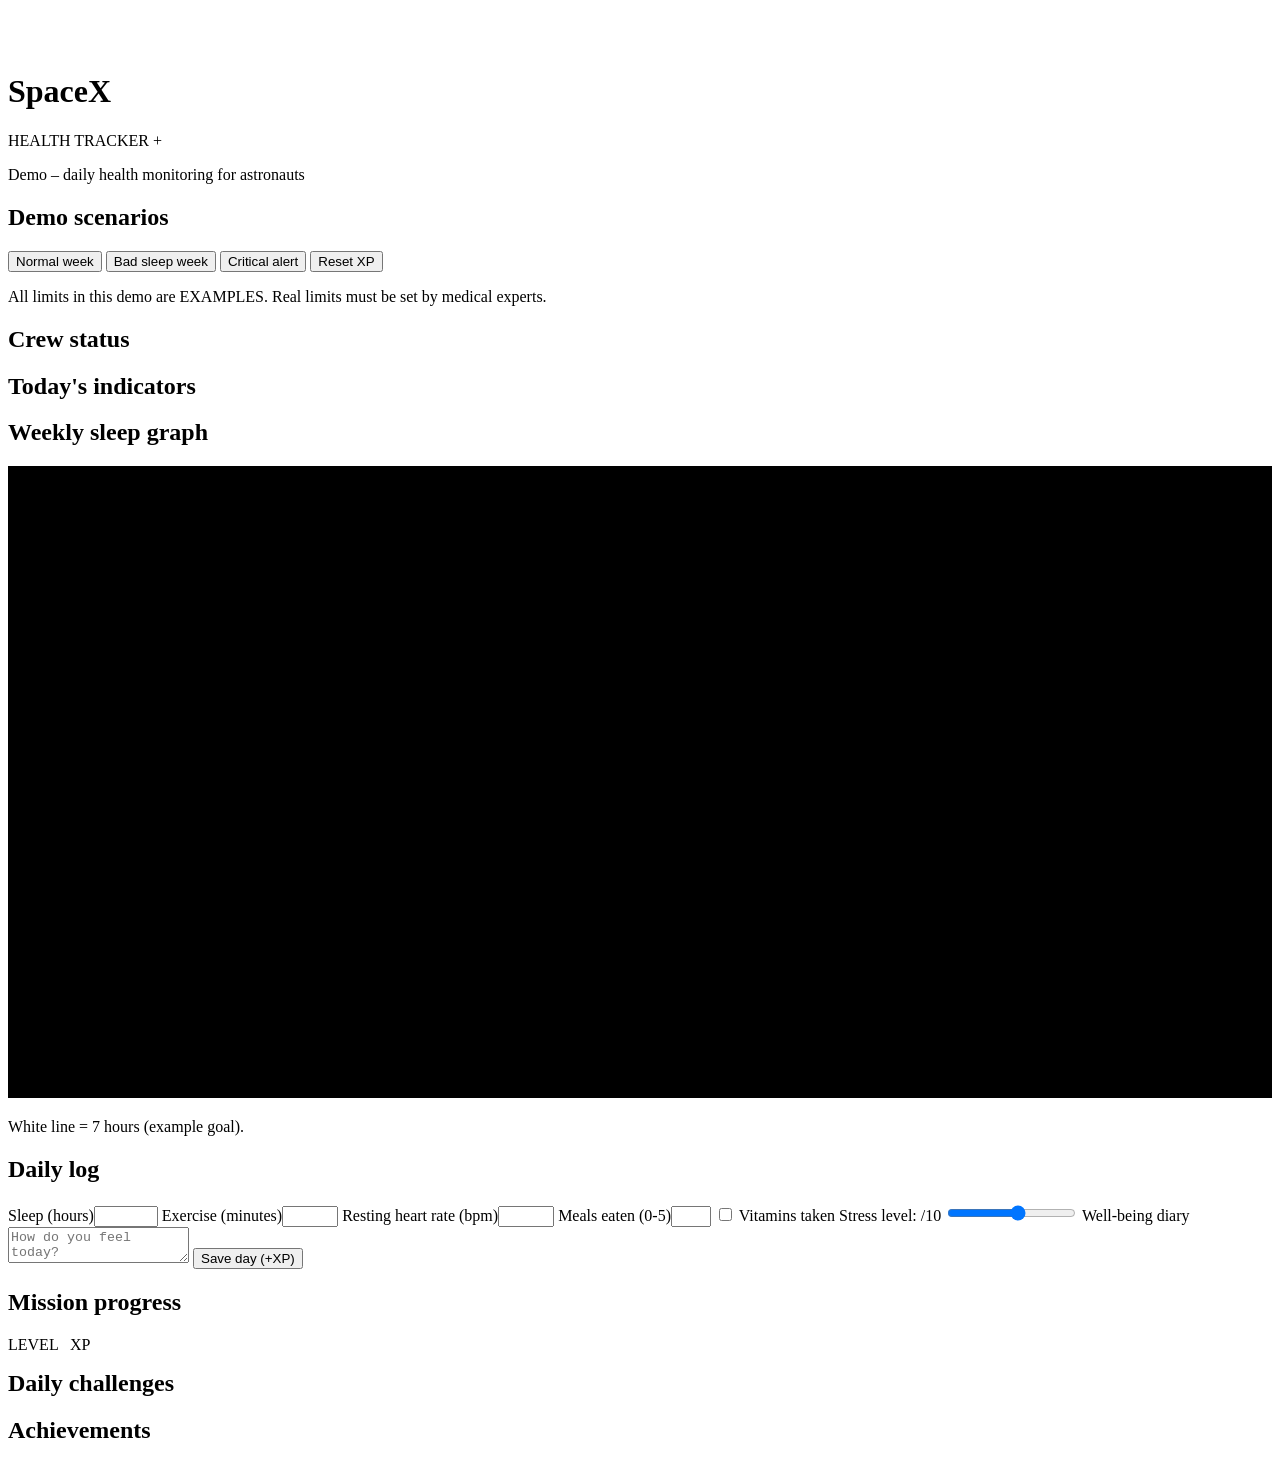
==== index.html @ a59f6bdf "Add files via upload" ====
<!DOCTYPE html>
<html lang="en">
<head>
<meta charset="UTF-8">
<meta name="viewport" content="width=device-width, initial-scale=1">
<title>SpaceX Health Tracker – Demo</title>
<link href="https://fonts.googleapis.com/css2?family=Press+Start+2P&display=swap" rel="stylesheet">
<link rel="stylesheet" href="css/style.css">
</head>
<body>
<div class="wrap">

  <!-- ===== HEADER WITH PIXEL LOGO ===== -->
  <header class="box">
    <canvas id="logo" width="40" height="40"></canvas>
    <div>
      <h1>SpaceX</h1>
      <p>HEALTH TRACKER +</p>
      <p class="note">Demo – daily health monitoring for astronauts</p>
    </div>
  </header>

  <!-- ===== SCENARIOS (for the demo) ===== -->
  <section class="box">
    <h2>Demo scenarios</h2>
    <button class="btn" data-sc="normal">Normal week</button>
    <button class="btn" data-sc="badsleep">Bad sleep week</button>
    <button class="btn" data-sc="critical">Critical alert</button>
    <button class="btn alt" id="resetBtn">Reset XP</button>
    <p class="note">All limits in this demo are EXAMPLES. Real limits must be set by medical experts.</p>
  </section>

  <!-- ===== TRAFFIC LIGHT ===== -->
  <section class="box">
    <h2>Crew status</h2>
    <div class="status">
      <div class="light">
        <div class="lamp r" id="lr"></div><div class="lamp y" id="ly"></div><div class="lamp g" id="lg"></div>
      </div>
      <div>
        <div class="big" id="statusTitle"></div>
        <ul id="messages"></ul>
      </div>
    </div>
  </section>

  <!-- ===== INDICATORS ===== -->
  <section class="box">
    <h2>Today's indicators</h2>
    <div class="grid" id="cards"></div>
  </section>

  <div class="grid">
    <!-- ===== SLEEP CHART ===== -->
    <section class="box">
      <h2>Weekly sleep graph</h2>
      <canvas id="chart" width="320" height="160" style="width:100%;background:#000;border:3px solid var(--line)"></canvas>
      <p class="note">White line = 7 hours (example goal).</p>
    </section>

    <!-- ===== DAILY LOG FORM ===== -->
    <section class="box">
      <h2>Daily log</h2>
      <label>Sleep (hours)</label><input type="number" id="fSleep" step="0.1" min="0" max="14">
      <label>Exercise (minutes)</label><input type="number" id="fEx" min="0" max="300">
      <label>Resting heart rate (bpm)</label><input type="number" id="fHr" min="30" max="200">
      <label>Meals eaten (0-5)</label><input type="number" id="fMeals" min="0" max="5">
      <label><input type="checkbox" id="fVit"> Vitamins taken</label>
      <label>Stress level: <span id="stressVal"></span>/10</label>
      <input type="range" id="fStress" min="1" max="10">
      <label>Well-being diary</label>
      <textarea id="fDiary" placeholder="How do you feel today?"></textarea>
      <button class="btn" id="saveBtn">Save day (+XP)</button>
    </section>
  </div>

  <!-- ===== GAMIFICATION ===== -->
  <section class="box">
    <h2>Mission progress</h2>
    <p>LEVEL <span id="lvl"></span> &nbsp; XP <span id="xp"></span></p>
    <div class="xpbar"><div class="xpfill" id="xpfill"></div></div>
    <h2 style="margin-top:16px">Daily challenges</h2>
    <ul id="challenges"></ul>
    <h2>Achievements</h2>
    <div id="achs"></div>
  </section>

</div>

<script src="js/app.js"></script>
</body>
</html>
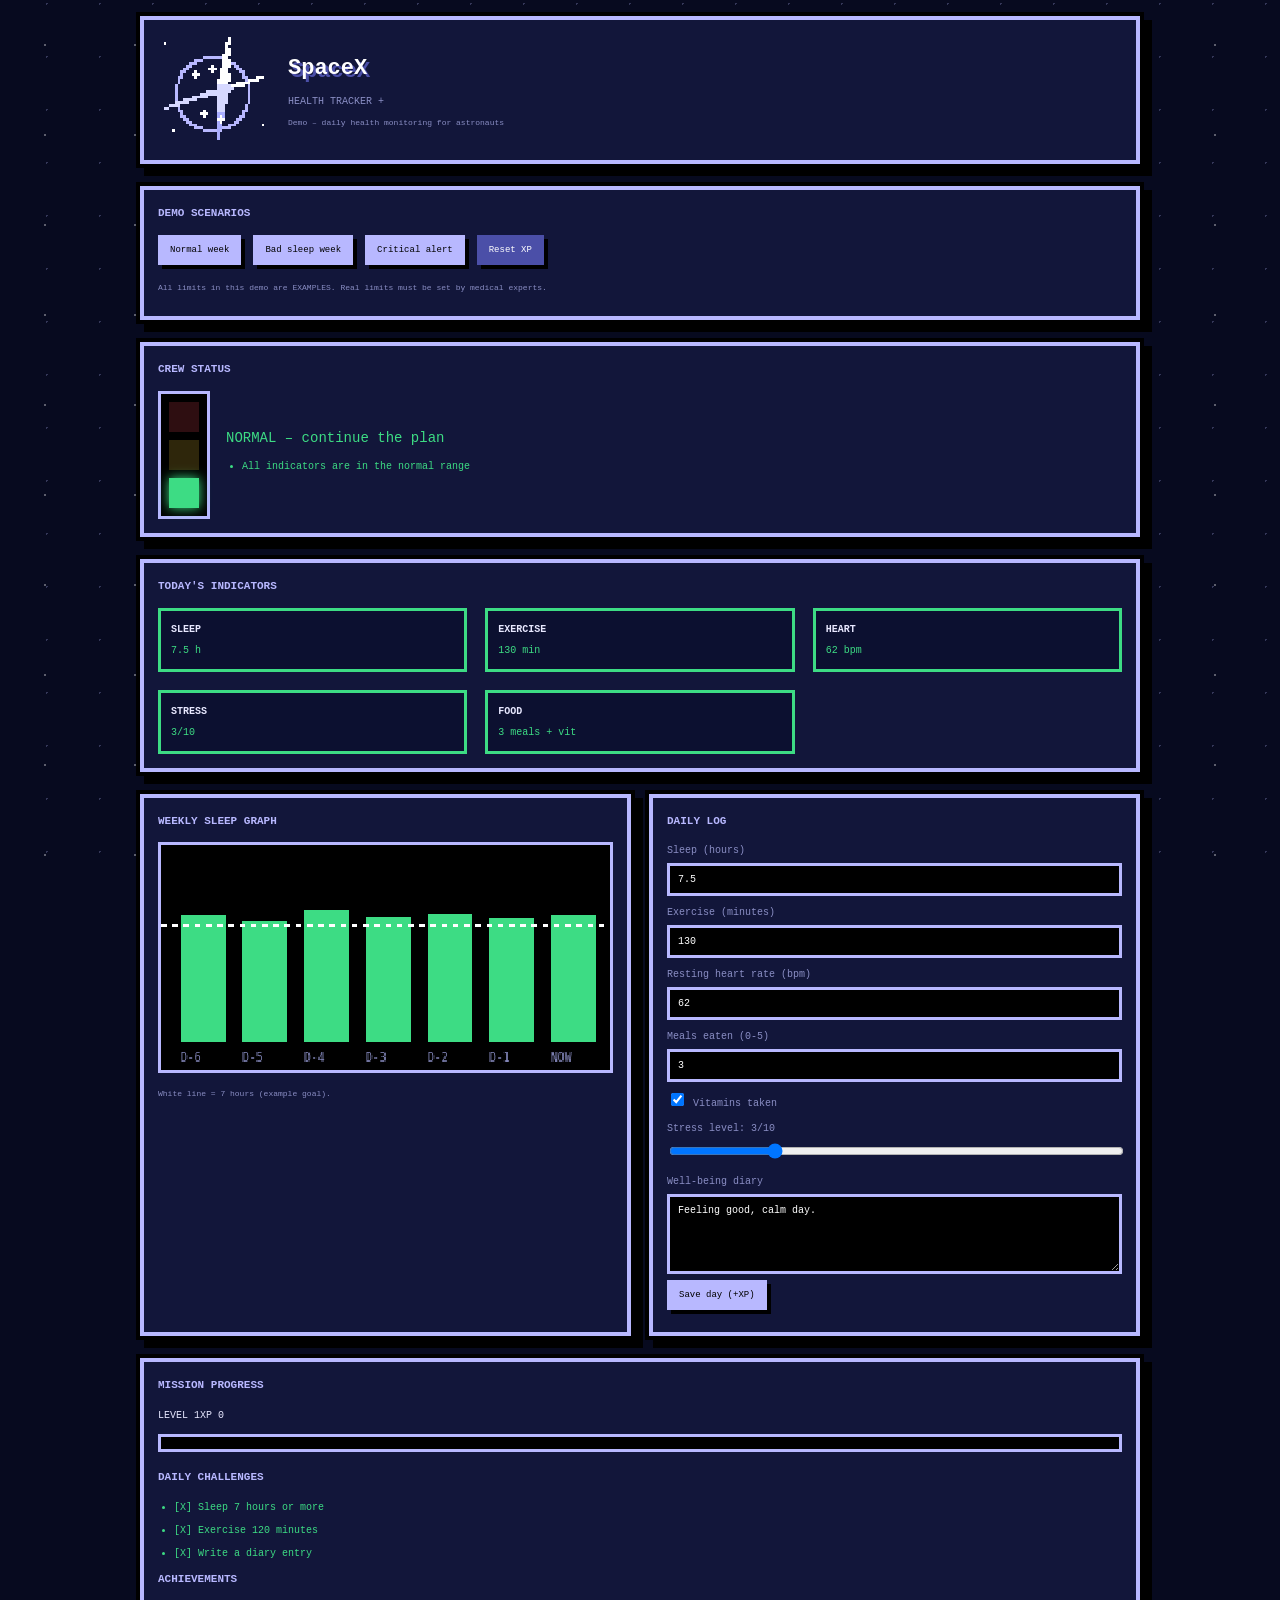
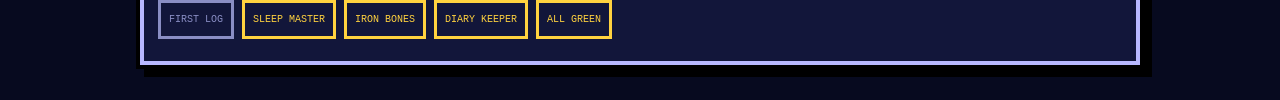
==== commit 6030d274: "Add files via upload" ====
--- a/index.html
+++ b/index.html
@@ -5,7 +5,7 @@
 <meta name="viewport" content="width=device-width, initial-scale=1">
 <title>SpaceX Health Tracker – Demo</title>
 <link href="https://fonts.googleapis.com/css2?family=Press+Start+2P&display=swap" rel="stylesheet">
-<link rel="stylesheet" href="css/style.css">
+<link rel="stylesheet" href="style.css">
 </head>
 <body>
 <div class="wrap">
@@ -77,7 +77,7 @@
   <!-- ===== GAMIFICATION ===== -->
   <section class="box">
     <h2>Mission progress</h2>
-    <p>LEVEL <span id="lvl"></span> &nbsp; XP <span id="xp"></span></p>
+    <p>LEVEL <span id="lvl"></span>XP <span id="xp"></span></p>
     <div class="xpbar"><div class="xpfill" id="xpfill"></div></div>
     <h2 style="margin-top:16px">Daily challenges</h2>
     <ul id="challenges"></ul>
@@ -87,6 +87,6 @@
 
 </div>
 
-<script src="js/app.js"></script>
+<script src="app.js"></script>
 </body>
 </html>
--- a/style.css
+++ b/style.css
@@ -0,0 +1,52 @@
+/* SpaceX Health Tracker - styles (pixel / game style) */
+:root{
+    --bg:#070a1f; --panel:#12163a; --line:#b8b8ff; --text:#e8e8ff; --dim:#8a8ec4;
+    --g:#3ddc84; --y:#ffd23f; --r:#ff4d5e;
+  }
+  *{box-sizing:border-box;image-rendering:pixelated}
+  body{margin:0;background:var(--bg);color:var(--text);
+       font-family:'Press Start 2P',monospace;font-size:10px;line-height:1.7;padding:16px}
+  /* pixel stars in the background */
+  body::before{content:"";position:fixed;inset:0;z-index:-1;
+    background-image:radial-gradient(#fff 1px,transparent 1px),radial-gradient(#8a8ec4 1px,transparent 1px);
+    background-size:90px 90px,53px 53px;background-position:0 0,20px 30px;opacity:.35}
+  .wrap{max-width:1000px;margin:0 auto}
+  .box{background:var(--panel);border:4px solid var(--line);
+       box-shadow:0 0 0 4px #000,8px 8px 0 4px #000;padding:14px;margin-bottom:22px}
+  h2{font-size:11px;margin:0 0 12px;color:var(--line);text-transform:uppercase}
+  header{display:flex;align-items:center;gap:18px;flex-wrap:wrap}
+  #logo{width:112px;height:112px}
+  header h1{font-size:22px;margin:0;color:#fff;text-shadow:3px 3px 0 #4b4fa8}
+  header p{margin:6px 0 0;color:var(--dim)}
+  .grid{display:grid;gap:18px;grid-template-columns:repeat(auto-fit,minmax(280px,1fr))}
+  .btn{font-family:inherit;font-size:9px;color:#000;background:var(--line);border:0;padding:10px 12px;
+       cursor:pointer;box-shadow:4px 4px 0 #000;margin:0 6px 8px 0}
+  .btn:active{transform:translate(3px,3px);box-shadow:1px 1px 0 #000}
+  .btn.alt{background:#4b4fa8;color:#fff}
+  /* traffic light */
+  .status{display:flex;gap:16px;align-items:center}
+  .light{display:flex;flex-direction:column;gap:8px;background:#000;padding:8px;border:3px solid var(--line)}
+  .lamp{width:30px;height:30px;opacity:.18}
+  .lamp.g{background:var(--g)}.lamp.y{background:var(--y)}.lamp.r{background:var(--r)}
+  .lamp.on{opacity:1;box-shadow:0 0 12px currentColor}
+  .lamp.g.on{color:var(--g)}.lamp.y.on{color:var(--y)}.lamp.r.on{color:var(--r)}
+  .big{font-size:14px}
+  .G{color:var(--g)}.Y{color:var(--y)}.R{color:var(--r)}
+  ul{padding-left:16px;margin:8px 0}
+  li{margin-bottom:6px}
+  /* indicator cards */
+  .card{border:3px solid var(--dim);padding:10px;background:#0c1030}
+  .card b{display:block;margin-bottom:4px}
+  .card.s0{border-color:var(--g)}.card.s1{border-color:var(--y)}.card.s2{border-color:var(--r)}
+  label{display:block;margin:8px 0 4px;color:var(--dim)}
+  input[type=number],textarea{width:100%;font-family:inherit;font-size:10px;background:#000;
+       color:#fff;border:3px solid var(--line);padding:8px}
+  textarea{height:80px;resize:vertical}
+  input[type=range]{width:100%}
+  /* XP bar */
+  .xpbar{height:18px;background:#000;border:3px solid var(--line)}
+  .xpfill{height:100%;background:var(--g);width:0}
+  .ach{display:inline-block;margin:0 8px 8px 0;padding:8px;border:3px solid var(--dim);color:var(--dim)}
+  .ach.on{border-color:var(--y);color:var(--y)}
+  .note{color:var(--dim);font-size:8px}
+  @media(max-width:520px){body{font-size:9px}header h1{font-size:16px}}
